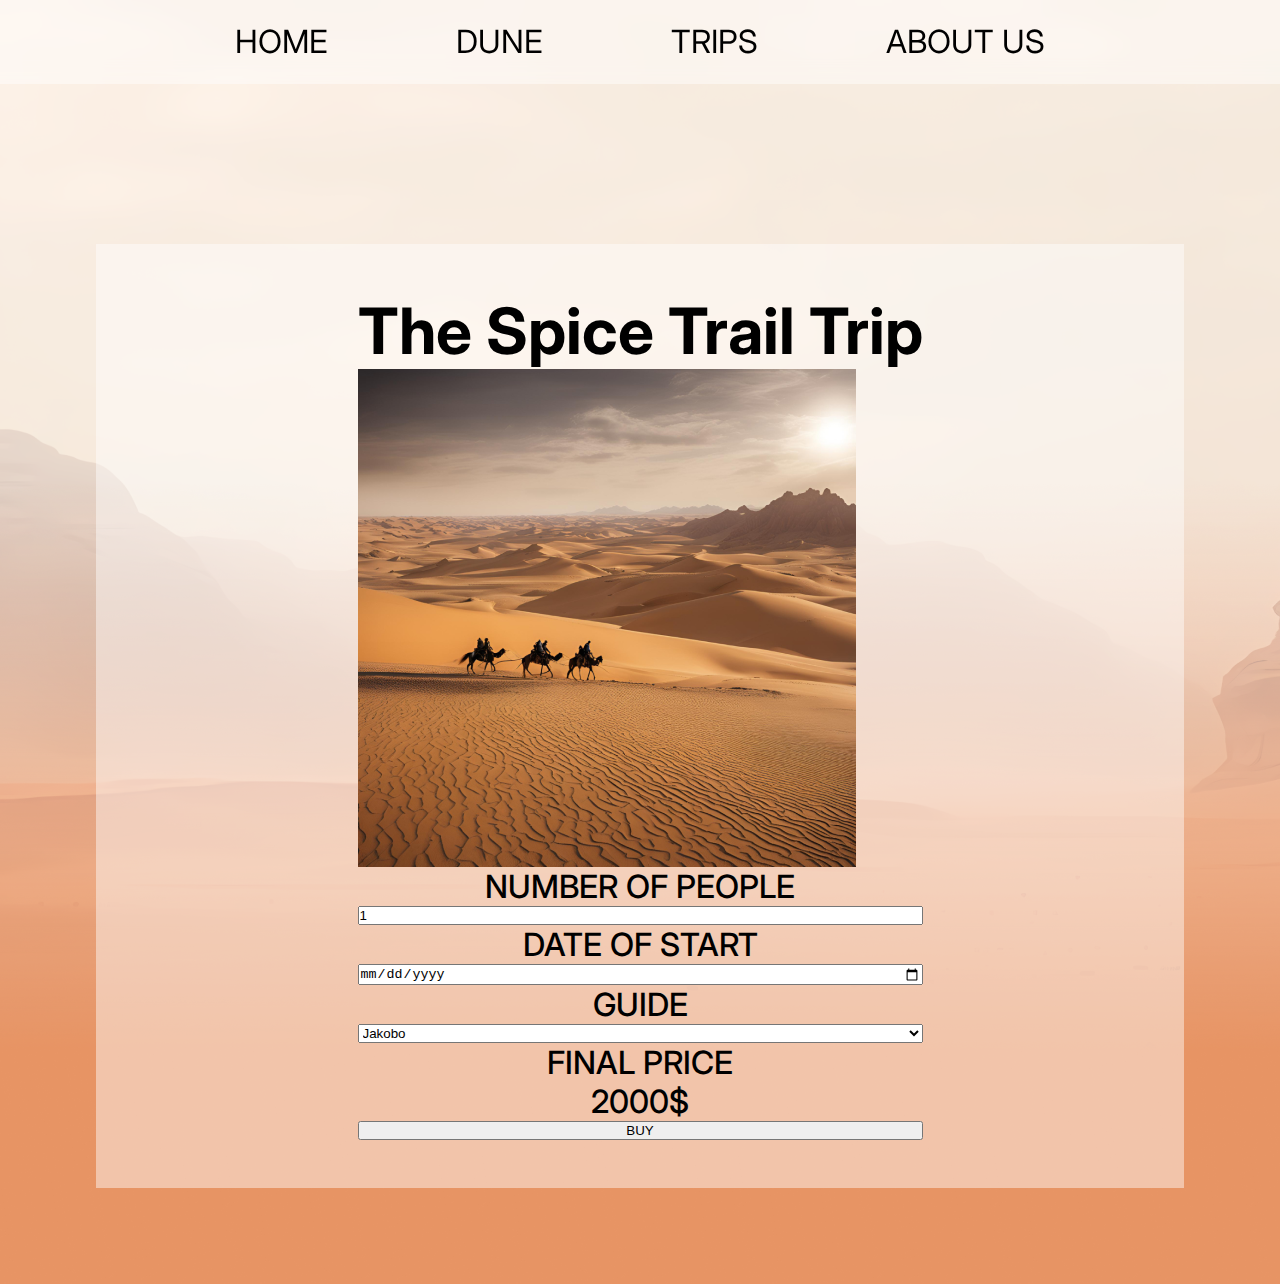
==== index-buy.html @ d9553afc "został tylko wygląd" ====
<html lang="en">
  <head>
    <meta charset="UTF-8" />
    <meta http-equiv="X-UA-Compatible" content="IE=edge" />
    <meta name="viewport" content="width=device-width, initial-scale=1.0" />
    <link rel="stylesheet" href="/buy.css" />
    <link href="https://fonts.googleapis.com/css2?family=Inter:ital,opsz,wght@0,14..32,100..900;1,14..32,100..900&display=swap" 
    rel="stylesheet">
    <title>Buy</title>
  </head>
  <body>
    <nav>
        <ul>
            <li id="home"><a href="index.html">home</a></li>
            <li><a href="index-dune.html" id="dune">dune</a></li>
            <li><a href="index-trips.html" id="trips">trips</a></li>
            <li><a href="index-guides.html" id="about">about us</a></li>
        </ul>
    </nav>
    <section class="main" id="main">
        <div class="block">
            <h1 id="tripName">The Spice Trail Trip</h1>
            <img src="photos/scroll_page_1.png" alt="">
            <p>Number of people</p>
            <input type="number"  min="1" max="12" id="numberOfPeople" value="1">
            <p>Date of start</p>
            <input type="date" name="start" id="" min="2024-09-13">
            <p>Guide</p>
            <select name="guide" id="">
                <option value="jakobo">Jakobo</option>
                <option value="olyviah">Olyviah</option>
                <option value="maya">Maya</option>
                <option value="maghdya">Maghdya</option>
            </select>
            <p>Final price</p>
            <p id="price">$</p>
            <dialog>
                <p>Thank you for buying our trip <br>
                     You'll be redirected to the home page</p>
            </dialog>
            <button onclick = "redirect()">BUY</button>
        </div>
    </section>
    <script src="/index-buy.js"></script>
  </body>
</html>
---- buy.css ----
*, *::before, *::after {
    box-sizing: border-box;
    margin: 0;
    padding: 0;
}

body {
    background-repeat: no-repeat;
    background-image: url('photos/background.png');
    background-color: rgb(231,148,100);
    position: relative;
    color: #000000;
    font-family: 'Inter', sans-serif;
}

nav {
    background-color: rgba(255,255,255,0.45);
    z-index: 10;
    display: flex;
    justify-content: space-between;
    align-items: center;
    position: -webkit-sticky;
    position: sticky;
    top: 0;
    backdrop-filter: blur(10px);        
    font-weight: 400;
    font-size: 2rem;
    text-transform: uppercase;  
    overflow: hidden;
}

.main {
    display: grid;
    text-align: center;
    margin: 3rem;
    margin-top: 7rem;
    color: #ffffff;
}

ul{
    list-style-type: none;
    justify-content: center;
    padding: 0;
    margin: auto;
}

li {
    float: left;
}
    
li a {
    display: inline-block;
    color:black;
    text-align: center;
    padding: 1.4rem 4rem;
    text-decoration: none;
}

a:hover {
    font-weight: 600;
}

h1 {
    font-size: 4rem;
    color: #000000;
}

h3 {
    font-size: 2rem;
    font-weight: 400;
    margin: auto;
    width: 50%;
    margin-top: 2rem;
    text-shadow: 0px 4px 4px rgba(0, 0, 0, 0.25);
}


.block {
    background-color: rgba(255, 255, 255, 0.45);
    display: grid;
    justify-content: space-around;
    align-items: center;
    margin: 3rem;
    padding: 3rem;
}

.block:hover {
    transition: background-color 0.6s ease;
    background-color: rgba(255, 255, 255, 0.65);
}

.block a {
    text-decoration: none;
}

.block p {
    margin: auto;
    font-size: 2rem;
    color: #000000;
    text-transform: uppercase;
    font-weight: 500;
}

.block:nth-child(even) {
    flex-direction: row-reverse;
}

::backdrop {
    background-image: linear-gradient(
      45deg,
      magenta,
      rebeccapurple,
      dodgerblue,
      green
    );
    opacity: 0.75;
  }
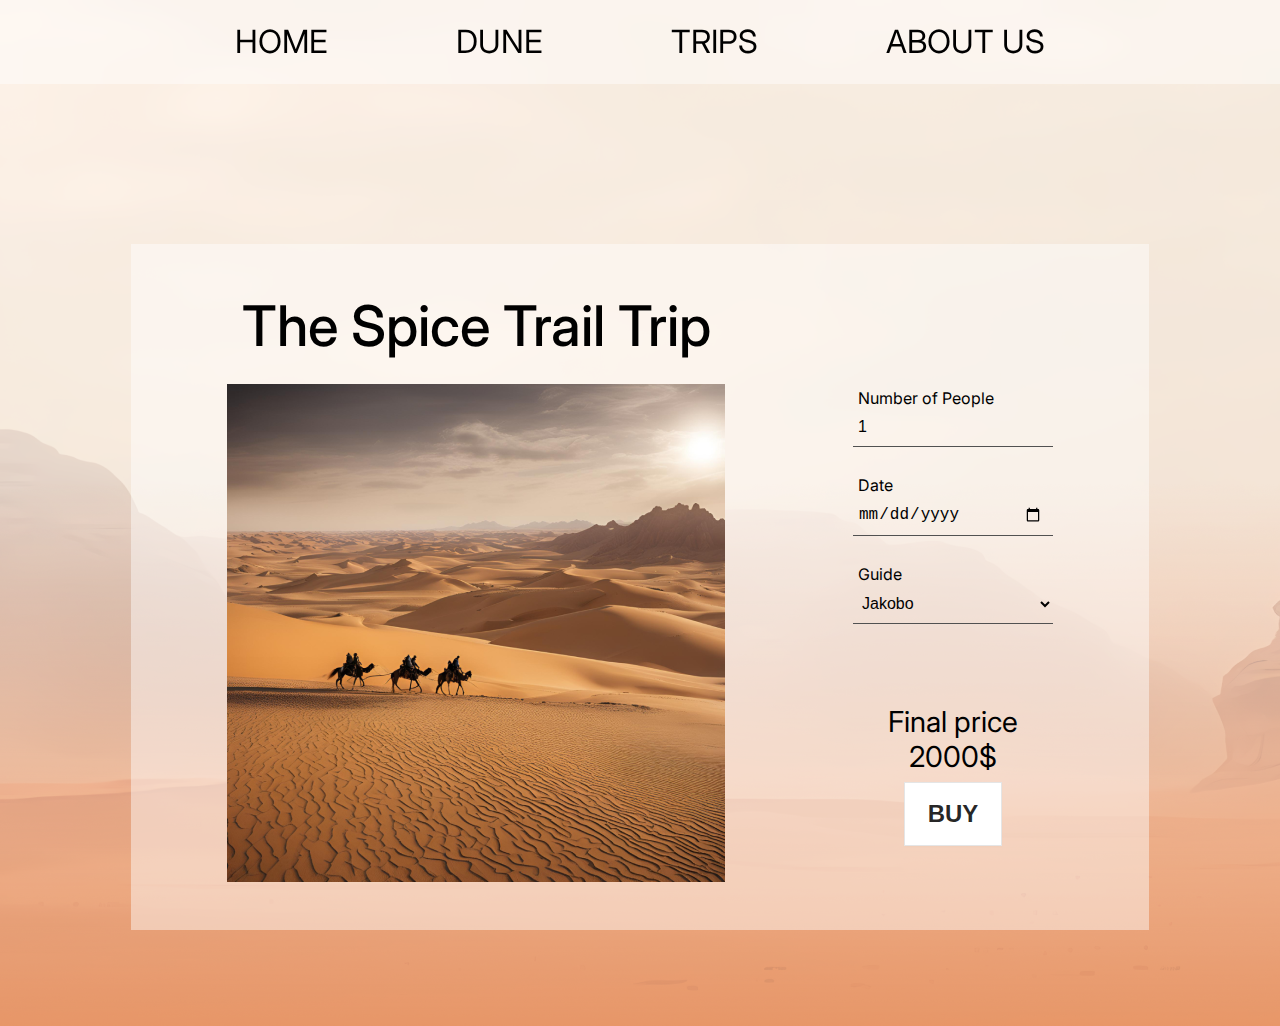
==== commit d70f9f06: "yay finished" ====
--- a/index-buy.html
+++ b/index-buy.html
@@ -19,19 +19,40 @@
     </nav>
     <section class="main" id="main">
         <div class="block">
-            <h1 id="tripName">The Spice Trail Trip</h1>
-            <img src="photos/scroll_page_1.png" alt="">
-            <p>Number of people</p>
-            <input type="number"  min="1" max="12" id="numberOfPeople" value="1">
-            <p>Date of start</p>
-            <input type="date" name="start" id="" min="2024-09-13">
-            <p>Guide</p>
-            <select name="guide" id="">
-                <option value="jakobo">Jakobo</option>
-                <option value="olyviah">Olyviah</option>
-                <option value="maya">Maya</option>
-                <option value="maghdya">Maghdya</option>
-            </select>
+            <div class="title">
+                <h1 id="tripName">The Spice Trail Trip</h1>
+                <img src="photos/scroll_page_1.png" alt="">
+            </div>
+            <br>
+            <div class="info">
+                <section class="inputs">
+                    <div class="group">
+                        <input type="number"  min="1" max="12" id="numberOfPeople" value="1" class="input">
+                        <span class="highlight"></span>
+                        <span class="bar"></span>
+                        <label>Number of People</label>
+                    </div>
+                    <div class="group">
+                        <input type="date" name="start" id="" min="2024-09-13" class="input">
+                        <span class="highlight"></span>
+                        <span class="bar"></span>
+                        <label>Date</label>
+                    </div>
+                    <div class="group">
+                        <select name="guide" id="" class="input">
+                            <option value="jakobo">Jakobo</option>
+                            <option value="olyviah">Olyviah</option>
+                            <option value="maya">Maya</option>
+                            <option value="maghdya">Maghdya</option>
+                        </select>
+                    <span class="highlight"></span>
+                    <span class="bar"></span>
+                    <label>Guide</label>
+                    </div>
+                </section>
+            
+            <br>
+            <br><br><br>
             <p>Final price</p>
             <p id="price">$</p>
             <dialog>
@@ -39,6 +60,9 @@
                      You'll be redirected to the home page</p>
             </dialog>
             <button onclick = "redirect()">BUY</button>
+            </div>
+            
+            
         </div>
     </section>
     <script src="/index-buy.js"></script>
--- a/buy.css
+++ b/buy.css
@@ -61,8 +61,10 @@
 }
 
 h1 {
-    font-size: 4rem;
-    color: #000000;
+    font-size: 3.5rem;
+    font-weight: 500;
+    color: #000000;
+    margin-bottom: 1.5rem;
 }
 
 h3 {
@@ -76,12 +78,17 @@
 
 
 .block {
+    justify-self: center;
     background-color: rgba(255, 255, 255, 0.45);
-    display: grid;
-    justify-content: space-around;
+    display: flex;
+    flex-direction: row;
+    justify-content: center;
     align-items: center;
+    gap: 4rem;
     margin: 3rem;
     padding: 3rem;
+    padding-inline: 6rem;
+    width: fit-content;
 }
 
 .block:hover {
@@ -95,25 +102,151 @@
 
 .block p {
     margin: auto;
+    font-size: 1.8rem;
+    color: #000000;
+    font-weight: 400;
+}
+
+::backdrop {
+    backdrop-filter: blur(10px);
+    background-color: rgba(0, 0, 0, 0.75);
+}
+
+.group {
+    position: relative;
+}
+
+.group:first-of-type {
+    margin-top: 5rem;
+}
+   
+.input {
+    font-size: 16px;
+    padding: 10px 10px 10px 5px;
+    display: block;
+    width: 200px;
+    border: none;
+    border-bottom: 1px solid #515151;
+    background: transparent;
+}
+   
+.input:focus {
+    outline: none;
+}
+   
+label {
+    color: #999;
     font-size: 2rem;
-    color: #000000;
-    text-transform: uppercase;
-    font-weight: 500;
-}
-
-.block:nth-child(even) {
-    flex-direction: row-reverse;
-}
-
-::backdrop {
-    background-image: linear-gradient(
-      45deg,
-      magenta,
-      rebeccapurple,
-      dodgerblue,
-      green
-    );
-    opacity: 0.75;
+    font-weight: normal;
+    position: absolute;
+    pointer-events: none;
+    left: 5px;
+    top: 10px;
+    transition: 0.2s ease all;
+    -moz-transition: 0.2s ease all;
+    -webkit-transition: 0.2s ease all;
+}
+   
+.input:focus ~ label, .input:valid ~ label {
+    top: -20px;
+    font-size: 1rem;
+    color: #000000;
+}
+   
+.bar {
+    position: relative;
+    display: block;
+    width: 200px;
+}
+   
+.bar:before, .bar:after {
+    content: '';
+    height: 2px;
+    width: 0;
+    bottom: 1px;
+    position: absolute;
+    background: #5a5a5a;
+    transition: 0.2s ease all;
+    -moz-transition: 0.2s ease all;
+    -webkit-transition: 0.2s ease all;
+}
+   
+.bar:before {
+    left: 50%;
+}
+   
+.bar:after {
+    right: 50%;
+}
+   
+.input:focus ~ .bar:before, .input:focus ~ .bar:after {
+    width: 50%;
+}
+   
+.highlight {
+    position: absolute;
+    height: 60%;
+    width: 100px;
+    top: 25%;
+    left: 0;
+    pointer-events: none;
+    opacity: 0.5;
+}
+   
+.input:focus ~ .highlight {
+    animation: inputHighlighter 0.3s ease;
+}
+   
+@keyframes inputHighlighter {
+    from {
+     background: #5264AE;
+}
+   
+to {
+     width: 0;
+     background: transparent;
+    }
+}
+
+.inputs {
+    display: flex;
+    flex-direction: column;
+    gap: 3rem;
+}
+
+dialog {
+    margin: auto;
+    padding: 3rem;
+}
+
+button {
+    background-color: #FFFFFF;
+    border: 1px solid rgba(0, 0, 0, 0.1);
+    box-shadow: rgba(0, 0, 0, 0.02) 0 1px 3px 0;
+    box-sizing: border-box;
+    color: rgba(0, 0, 0, 0.85);
+    cursor: pointer;
+    font-size: 1.5rem;
+    font-weight: 600;
+    min-height: 4rem;
+    padding: calc(.875rem - 1px) calc(1.5rem - 1px);
+    text-decoration: none;
+    transition: all 250ms;
+    user-select: none;
+    -webkit-user-select: none;
+    touch-action: manipulation;
+    vertical-align: baseline;
+    width: auto;
+    margin-top: 0.5rem;
   }
-
-
+  
+  button:hover,
+  button:focus {
+    border-color: rgba(0, 0, 0, 0.15);
+    box-shadow: rgba(0, 0, 0, 0.1) 0 4px 12px;
+    color: rgba(0, 0, 0, 0.65);
+  }
+  
+  button:hover {
+    transform: translateY(-1px);
+  }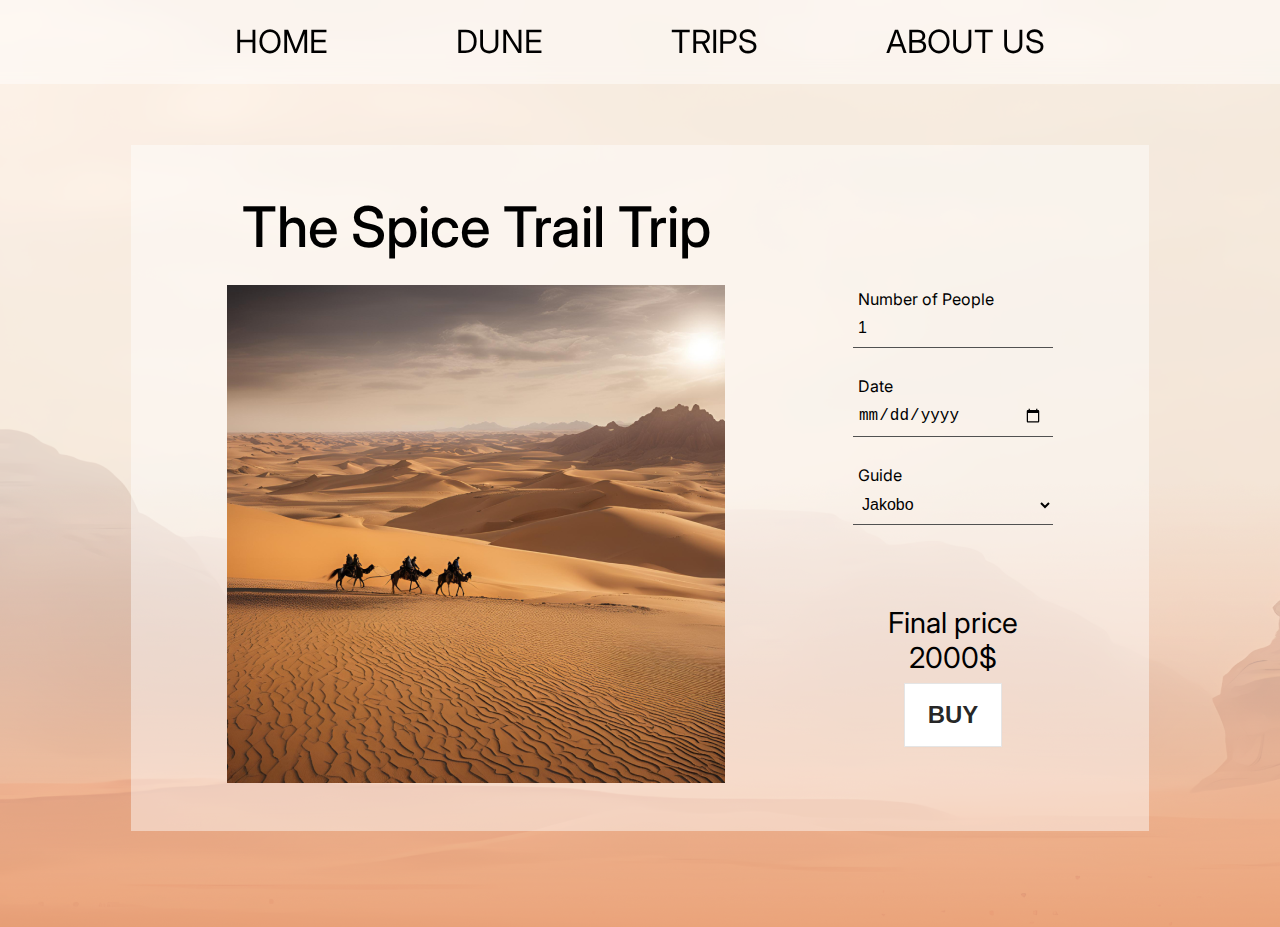
==== commit 828a73dc: "clean up" ====
--- a/index-buy.html
+++ b/index-buy.html
@@ -3,6 +3,7 @@
     <meta charset="UTF-8" />
     <meta http-equiv="X-UA-Compatible" content="IE=edge" />
     <meta name="viewport" content="width=device-width, initial-scale=1.0" />
+    <link rel="stylesheet" href="/navNbody.css" />
     <link rel="stylesheet" href="/buy.css" />
     <link href="https://fonts.googleapis.com/css2?family=Inter:ital,opsz,wght@0,14..32,100..900;1,14..32,100..900&display=swap" 
     rel="stylesheet">
--- a/navNbody.css
+++ b/navNbody.css
@@ -0,0 +1,61 @@
+*, *::before, *::after {
+    box-sizing: border-box;
+    margin: 0;
+    padding: 0;
+}
+
+body {
+    background-repeat: no-repeat;
+    background-image: url('photos/background.png');
+    background-color: rgb(231,148,100);
+    position: relative;
+    color: #000000;
+    font-family: 'Inter', sans-serif;
+}
+
+nav {
+    background-color: rgba(255,255,255,0.45);
+    z-index: 10;
+    display: flex;
+    justify-content: space-between;
+    align-items: center;
+    position: -webkit-sticky;
+    position: sticky;
+    top: 0;
+    backdrop-filter: blur(10px);        
+    font-weight: 400;
+    font-size: 2rem;
+    text-transform: uppercase;  
+    overflow: hidden;
+}
+
+.main {
+    display: grid;
+    text-align: center;
+    margin: 3rem;
+    margin-top: 7rem;
+    color: #ffffff;
+}
+
+ul{
+    list-style-type: none;
+    justify-content: center;
+    padding: 0;
+    margin: auto;
+}
+
+li {
+    float: left;
+}
+    
+li a {
+    display: inline-block;
+    color:black;
+    text-align: center;
+    padding: 1.4rem 4rem;
+    text-decoration: none;
+}
+
+a:hover {
+    font-weight: 600;
+}--- a/buy.css
+++ b/buy.css
@@ -1,63 +1,5 @@
-*, *::before, *::after {
-    box-sizing: border-box;
-    margin: 0;
-    padding: 0;
-}
-
-body {
-    background-repeat: no-repeat;
-    background-image: url('photos/background.png');
-    background-color: rgb(231,148,100);
-    position: relative;
-    color: #000000;
-    font-family: 'Inter', sans-serif;
-}
-
-nav {
-    background-color: rgba(255,255,255,0.45);
-    z-index: 10;
-    display: flex;
-    justify-content: space-between;
-    align-items: center;
-    position: -webkit-sticky;
-    position: sticky;
-    top: 0;
-    backdrop-filter: blur(10px);        
-    font-weight: 400;
-    font-size: 2rem;
-    text-transform: uppercase;  
-    overflow: hidden;
-}
-
 .main {
-    display: grid;
-    text-align: center;
-    margin: 3rem;
-    margin-top: 7rem;
-    color: #ffffff;
-}
-
-ul{
-    list-style-type: none;
-    justify-content: center;
-    padding: 0;
-    margin: auto;
-}
-
-li {
-    float: left;
-}
-    
-li a {
-    display: inline-block;
-    color:black;
-    text-align: center;
-    padding: 1.4rem 4rem;
-    text-decoration: none;
-}
-
-a:hover {
-    font-weight: 600;
+    margin-top: 1%;
 }
 
 h1 {
@@ -66,16 +8,6 @@
     color: #000000;
     margin-bottom: 1.5rem;
 }
-
-h3 {
-    font-size: 2rem;
-    font-weight: 400;
-    margin: auto;
-    width: 50%;
-    margin-top: 2rem;
-    text-shadow: 0px 4px 4px rgba(0, 0, 0, 0.25);
-}
-
 
 .block {
     justify-self: center;
@@ -238,15 +170,15 @@
     vertical-align: baseline;
     width: auto;
     margin-top: 0.5rem;
-  }
+}
   
-  button:hover,
-  button:focus {
+button:hover,
+button:focus {
     border-color: rgba(0, 0, 0, 0.15);
     box-shadow: rgba(0, 0, 0, 0.1) 0 4px 12px;
     color: rgba(0, 0, 0, 0.65);
-  }
+}
   
-  button:hover {
+button:hover {
     transform: translateY(-1px);
-  }+}